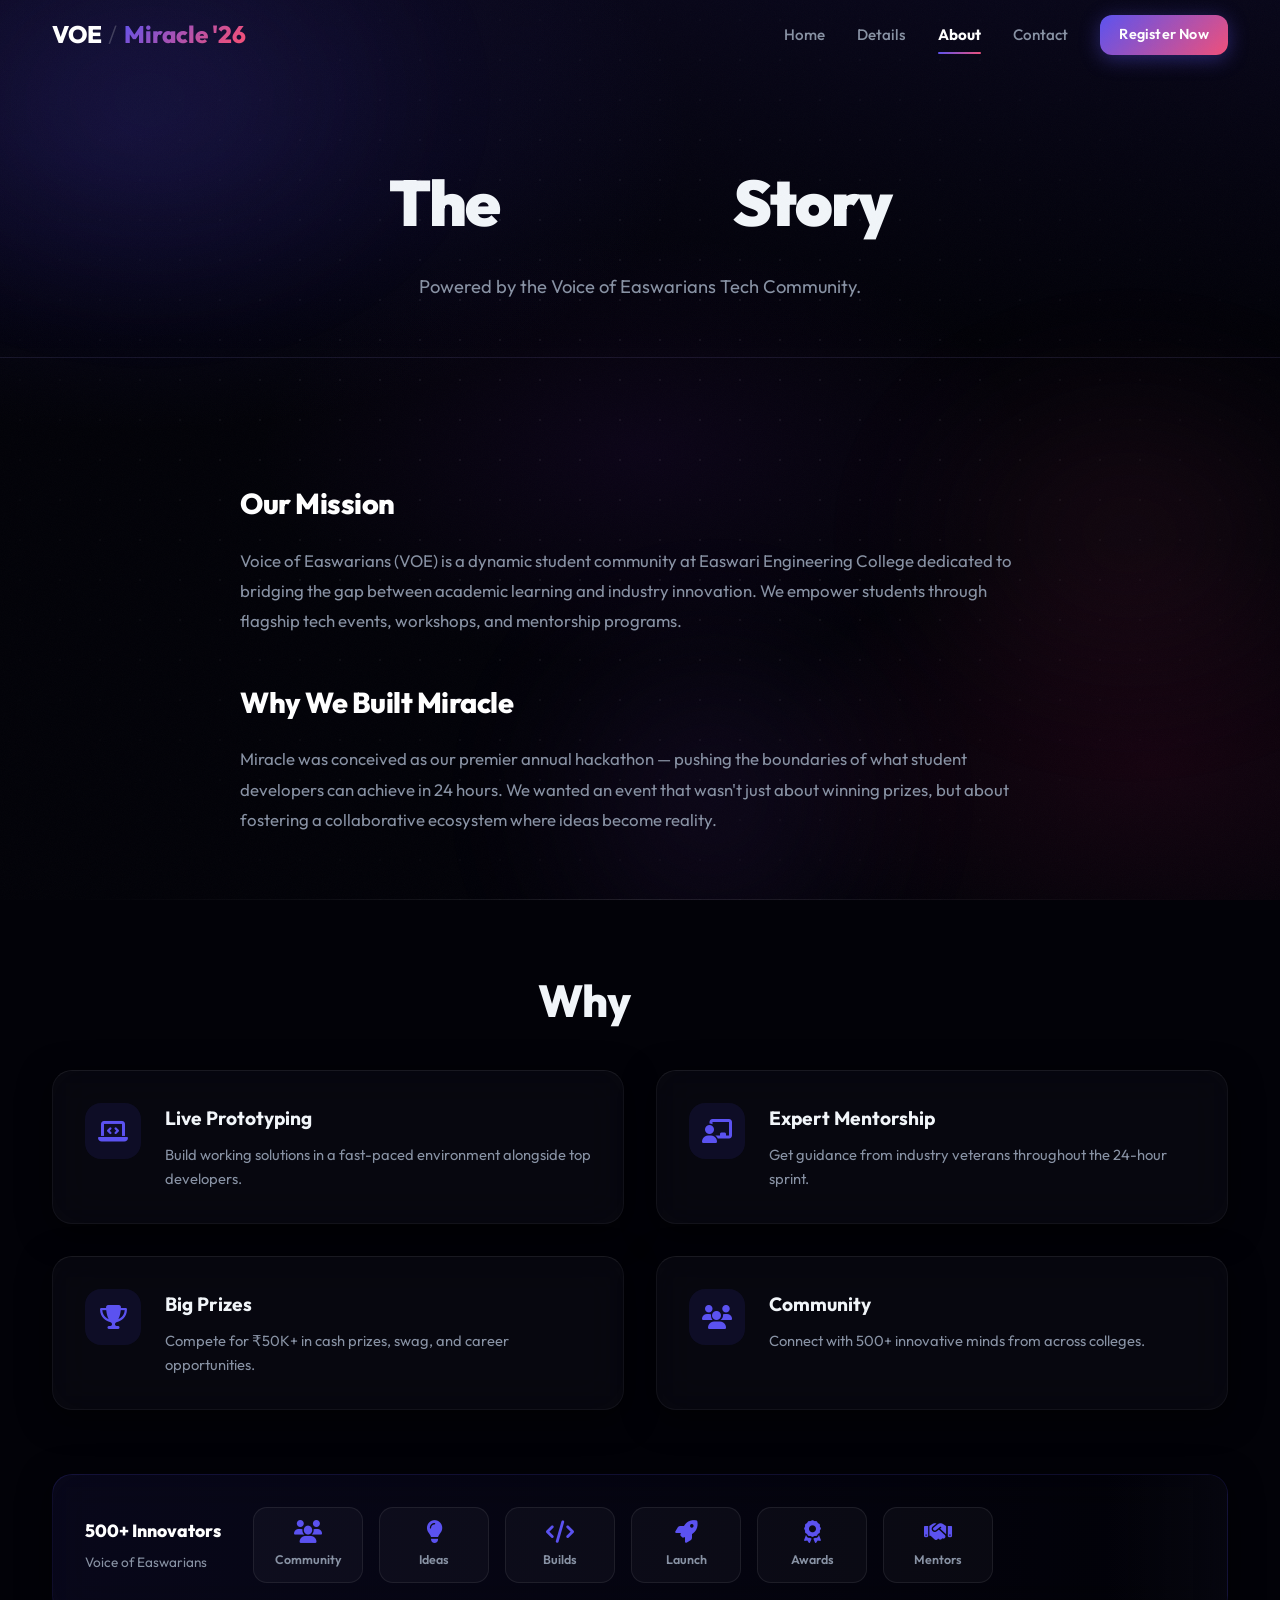
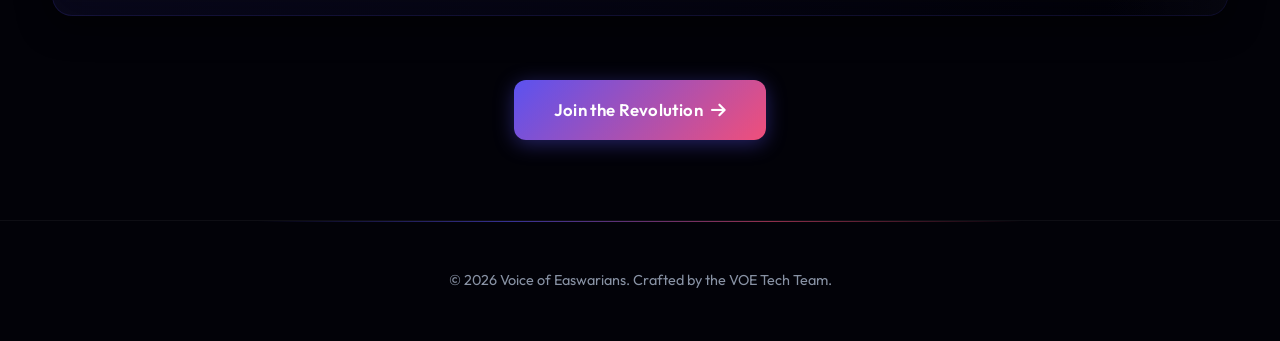
==== pages/about.html @ 773cfb63 "Initial commit" ====
<!DOCTYPE html>
<html lang="en">
<head>
    <meta charset="UTF-8">
    <meta name="viewport" content="width=device-width, initial-scale=1.0">
    <title>About | Miracle 2026 — Voice of Easwarians</title>
    <meta name="description" content="Learn about the Miracle story and the Voice of Easwarians student tech community.">

    <link rel="preconnect" href="https://fonts.googleapis.com">
    <link href="https://fonts.googleapis.com/css2?family=Outfit:wght@300;400;500;600;700;800;900&display=swap" rel="stylesheet">
    <link rel="stylesheet" href="https://cdnjs.cloudflare.com/ajax/libs/font-awesome/6.4.0/css/all.min.css">

    <link rel="stylesheet" href="../assets/css/variables.css">
    <link rel="stylesheet" href="../assets/css/reset.css">
    <link rel="stylesheet" href="../assets/css/global.css">
    <link rel="stylesheet" href="../assets/css/components.css">
    <link rel="stylesheet" href="../assets/css/animations.css">
    <link rel="stylesheet" href="../assets/css/pages.css">
    <link rel="stylesheet" href="../assets/css/responsive.css">
</head>
<body>
    <div class="global-bg"></div>
    <div class="global-aurora">
        <div class="aurora-blob aurora-blob-1"></div>
        <div class="aurora-blob aurora-blob-2"></div>
        <div class="aurora-blob aurora-blob-3"></div>
    </div>
    <div class="global-grid"></div>
    <div class="global-noise"></div>

    <nav class="navbar" id="navbar">
        <div class="container nav-container">
            <a href="../index.html" class="nav-logo">
                <span>VOE</span><span class="nav-logo-sep">/</span><span class="text-gradient">Miracle '26</span>
            </a>
            <div class="nav-links">
                <a href="../index.html"      class="nav-link">Home</a>
                <a href="event-details.html" class="nav-link">Details</a>
                <a href="about.html"         class="nav-link">About</a>
                <a href="contact.html"       class="nav-link">Contact</a>
                <a href="registration.html"  class="btn btn-primary" style="padding:0.5rem 1.2rem;font-size:0.9rem;">Register Now</a>
            </div>
            <button class="nav-mobile-btn" id="mobileMenuBtn"><i class="fas fa-bars"></i></button>
        </div>
    </nav>
    <div class="mobile-nav" id="mobileNav">
        <button class="mobile-nav-close" id="mobileClose"><i class="fas fa-times"></i></button>
        <a href="../index.html"      class="nav-link">Home</a>
        <a href="event-details.html" class="nav-link">Details</a>
        <a href="about.html"         class="nav-link">About</a>
        <a href="contact.html"       class="nav-link">Contact</a>
        <a href="registration.html"  class="btn btn-primary">Register Now</a>
    </div>

    <main>
        <header class="page-header">
            <div class="container reveal fade-up">
                <h1 class="page-title split-text">The <span class="text-gradient">Miracle</span> Story</h1>
                <p class="page-subtitle">Powered by the Voice of Easwarians Tech Community.</p>
            </div>
        </header>

        <section class="page-content">
            <div class="container">
                <div class="prose reveal fade-up delay-1">
                    <h2>Our Mission</h2>
                    <p>Voice of Easwarians (VOE) is a dynamic student community at Easwari Engineering College dedicated to bridging the gap between academic learning and industry innovation. We empower students through flagship tech events, workshops, and mentorship programs.</p>

                    <h2>Why We Built Miracle</h2>
                    <p>Miracle was conceived as our premier annual hackathon — pushing the boundaries of what student developers can achieve in 24 hours. We wanted an event that wasn't just about winning prizes, but about fostering a collaborative ecosystem where ideas become reality.</p>
                </div>

                <div class="section-divider"></div>

                <h2 class="section-heading split-text reveal fade-up">Why <span class="text-gradient">Join?</span></h2>
                <div class="highlights-grid">
                    <div class="glass-panel highlight-item reveal fade-up delay-1">
                        <div class="hl-icon"><i class="fas fa-laptop-code"></i></div>
                        <div>
                            <h3 style="margin:0 0 0.5rem;font-size:1.2rem;">Live Prototyping</h3>
                            <p style="color:var(--text-muted);font-size:0.92rem;margin:0;">Build working solutions in a fast-paced environment alongside top developers.</p>
                        </div>
                    </div>
                    <div class="glass-panel highlight-item reveal fade-up delay-2">
                        <div class="hl-icon"><i class="fas fa-chalkboard-teacher"></i></div>
                        <div>
                            <h3 style="margin:0 0 0.5rem;font-size:1.2rem;">Expert Mentorship</h3>
                            <p style="color:var(--text-muted);font-size:0.92rem;margin:0;">Get guidance from industry veterans throughout the 24-hour sprint.</p>
                        </div>
                    </div>
                    <div class="glass-panel highlight-item reveal fade-up delay-3">
                        <div class="hl-icon"><i class="fas fa-trophy"></i></div>
                        <div>
                            <h3 style="margin:0 0 0.5rem;font-size:1.2rem;">Big Prizes</h3>
                            <p style="color:var(--text-muted);font-size:0.92rem;margin:0;">Compete for ₹50K+ in cash prizes, swag, and career opportunities.</p>
                        </div>
                    </div>
                    <div class="glass-panel highlight-item reveal fade-up delay-4">
                        <div class="hl-icon"><i class="fas fa-users"></i></div>
                        <div>
                            <h3 style="margin:0 0 0.5rem;font-size:1.2rem;">Community</h3>
                            <p style="color:var(--text-muted);font-size:0.92rem;margin:0;">Connect with 500+ innovative minds from across colleges.</p>
                        </div>
                    </div>
                </div>

                <!-- Community Gallery -->
                <div class="community-gallery glass-panel reveal fade-up" style="margin-top:4rem;">
                    <div class="gallery-text">
                        <p>500+ Innovators</p>
                        <span>Voice of Easwarians</span>
                    </div>
                    <div class="gallery-scroll">
                        <div class="gallery-item"><i class="fas fa-users"></i><span>Community</span></div>
                        <div class="gallery-item"><i class="fas fa-lightbulb"></i><span>Ideas</span></div>
                        <div class="gallery-item"><i class="fas fa-code"></i><span>Builds</span></div>
                        <div class="gallery-item"><i class="fas fa-rocket"></i><span>Launch</span></div>
                        <div class="gallery-item"><i class="fas fa-award"></i><span>Awards</span></div>
                        <div class="gallery-item"><i class="fas fa-handshake"></i><span>Mentors</span></div>
                    </div>
                </div>

                <div class="section-cta reveal fade-up">
                    <a href="registration.html" class="btn btn-primary" style="padding:1rem 2.5rem;font-size:1.05rem;">
                        Join the Revolution <i class="fas fa-arrow-right"></i>
                    </a>
                </div>
            </div>
        </section>

        <footer class="site-footer">
            <div class="container" style="text-align:center;">
                <p class="footer-copy">&copy; 2026 Voice of Easwarians. Crafted by the VOE Tech Team.</p>
            </div>
        </footer>
    </main>

    <script src="../assets/js/nav.js"></script>
    <script src="../assets/js/animations.js"></script>
    <script src="../assets/js/tabs.js"></script>
    <script src="../assets/js/main.js"></script>
</body>
</html>
---- assets/css/variables.css ----
/* =========================================
   VARIABLES & DESIGN TOKENS
   ========================================= */
:root {
    /* ---- Color Palette ---- */
    --bg-base: #020208;
    --bg-darker: #010105;
    --bg-card: rgba(12, 12, 22, 0.5);
    --bg-card-hover: rgba(20, 20, 38, 0.75);
    --bg-panel: rgba(8, 8, 18, 0.7);

    /* ---- Accent System ---- */
    --accent-primary:   #5b52f0;   /* Deep indigo */
    --accent-secondary: #f04f7a;   /* Rose         */
    --accent-tertiary:  #a855f7;   /* Violet       */
    --accent-cyan:      #06b6d4;   /* Cyan         */

    /* ---- Prize Palette ---- */
    --gold:        #f5a623;
    --gold-light:  #fbbf24;
    --silver:      #9ea8b8;
    --bronze:      #b36b3c;

    /* ---- Typography ---- */
    --text-main:  #f1f5f9;
    --text-muted: #8892a4;
    --text-faint: rgba(255, 255, 255, 0.3);
    --font-family: 'Outfit', sans-serif;

    /* ---- Borders ---- */
    --border-color:     rgba(255, 255, 255, 0.05);
    --border-highlight: rgba(255, 255, 255, 0.10);
    --border-glow:      rgba(91, 82, 240, 0.30);

    /* ---- Status ---- */
    --error-color:   #f43f5e;
    --success-color: #10d98a;

    /* ---- Gradients ---- */
    --gradient-brand:     linear-gradient(135deg, var(--accent-primary), var(--accent-secondary));
    --gradient-brand-alt: linear-gradient(135deg, var(--accent-tertiary), var(--accent-primary));
    --gradient-card:      linear-gradient(145deg, rgba(20, 18, 40, 0.6) 0%, rgba(5, 5, 12, 0.4) 100%);

    /* ---- Motion ---- */
    --ease-out-expo: cubic-bezier(0.16, 1, 0.3, 1);
    --ease-in-out:   cubic-bezier(0.4, 0, 0.2, 1);
    --ease-cinematic: cubic-bezier(0.22, 1, 0.36, 1);
    --transition-fast:   0.25s var(--ease-out-expo);
    --transition-normal: 0.45s var(--ease-out-expo);
    --transition-slow:   1.2s var(--ease-cinematic);

    /* ---- Shadows ---- */
    --shadow-card: 0 8px 32px rgba(0, 0, 0, 0.6);
    --shadow-glow: 0 0 30px rgba(91, 82, 240, 0.35);
    --shadow-gold: 0 10px 40px rgba(245, 166, 35, 0.2);

    /* ---- Layout ---- */
    --nav-height:      70px;
    --section-padding: 5rem;
    --container-max:   1240px;
}
---- assets/css/global.css ----
/* =========================================
   GLOBAL — Layout, Background System, Footer
   ========================================= */

/* ---- Container ---- */
.container {
    width: 100%;
    max-width: var(--container-max);
    margin: 0 auto;
    padding: 0 2rem;
}

/* ---- Section Utility ---- */
.section-pad { padding: var(--section-padding) 0; }

/* =========================================
   LAYERED BACKGROUND SYSTEM
   ========================================= */

/* Layer 1: Base radial gradient */
.global-bg {
    position: fixed;
    inset: 0;
    background:
        radial-gradient(ellipse 80% 60% at 10% 15%, rgba(67, 56, 202, 0.15) 0%, transparent 55%),
        radial-gradient(ellipse 60% 50% at 90% 85%, rgba(190, 24, 93, 0.1) 0%, transparent 50%),
        radial-gradient(ellipse 50% 40% at 50% 50%, rgba(126, 34, 206, 0.08) 0%, transparent 60%),
        var(--bg-base);
    z-index: -3;
    pointer-events: none;
}

/* Layer 2: Animated aurora blobs */
.global-aurora {
    position: fixed;
    inset: 0;
    z-index: -2;
    pointer-events: none;
    overflow: hidden;
}
.aurora-blob {
    position: absolute;
    border-radius: 50%;
    filter: blur(80px);
    opacity: 0.12;
    animation: blobDrift linear infinite;
}
.aurora-blob-1 {
    width: 600px; height: 400px;
    top: -100px; left: -150px;
    background: radial-gradient(ellipse, var(--accent-primary) 0%, transparent 70%);
    animation-duration: 35s;
}
.aurora-blob-2 {
    width: 500px; height: 350px;
    top: 40%; right: -100px;
    background: radial-gradient(ellipse, var(--accent-secondary) 0%, transparent 70%);
    animation-duration: 45s;
    animation-delay: -7s;
    animation-direction: reverse;
}
.aurora-blob-3 {
    width: 400px; height: 400px;
    bottom: -100px; left: 40%;
    background: radial-gradient(ellipse, var(--accent-tertiary) 0%, transparent 70%);
    animation-duration: 55s;
    animation-delay: -12s;
}

/* Layer 3: Dot grid texture */
.global-grid {
    position: fixed;
    inset: 0;
    z-index: -1;
    pointer-events: none;
    background-image: radial-gradient(circle, rgba(255, 255, 255, 0.06) 1px, transparent 1px);
    background-size: 40px 40px;
    mask-image: radial-gradient(ellipse 80% 80% at 50% 50%, black 30%, transparent 80%);
    -webkit-mask-image: radial-gradient(ellipse 80% 80% at 50% 50%, black 30%, transparent 80%);
}

/* Layer 4: Noise grain overlay */
.global-noise {
    position: fixed;
    inset: 0;
    z-index: 9997;
    pointer-events: none;
    opacity: 0.025;
    background-image: url("data:image/svg+xml,%3Csvg viewBox='0 0 256 256' xmlns='http://www.w3.org/2000/svg'%3E%3Cfilter id='noise'%3E%3CfeTurbulence type='fractalNoise' baseFrequency='0.9' numOctaves='4' stitchTiles='stitch'/%3E%3C/filter%3E%3Crect width='100%25' height='100%25' filter='url(%23noise)'/%3E%3C/svg%3E");
    background-size: 200px 200px;
    animation: noiseFlicker 8s linear infinite;
}

/* =========================================
   FOOTER
   ========================================= */
.site-footer {
    padding: 3rem 0;
    border-top: 1px solid var(--border-color);
    position: relative;
    overflow: hidden;
}
.site-footer::before {
    content: '';
    position: absolute;
    top: 0; left: 50%;
    transform: translateX(-50%);
    width: 60%; height: 1px;
    background: linear-gradient(90deg, transparent, var(--accent-primary), var(--accent-secondary), transparent);
    opacity: 0.6;
}
.footer-logo {
    font-weight: 800;
    font-size: 1.5rem;
    color: white;
    margin-bottom: 0.75rem;
}
.footer-copy {
    color: var(--text-muted);
    font-size: 0.9rem;
}
---- assets/css/components.css ----
/* =========================================
   COMPONENTS — Shared UI Elements
   ========================================= */

/* ---- Text Gradient ---- */
.text-gradient {
    background: linear-gradient(135deg, var(--accent-primary) 0%, var(--accent-secondary) 50%, var(--accent-primary) 100%);
    background-size: 200% auto;
    -webkit-background-clip: text;
    -webkit-text-fill-color: transparent;
    background-clip: text;
    display: inline-block;
    animation: textShine 6s linear infinite;
}

/* ---- Glass Panel ---- */
.glass-panel {
    background: var(--bg-card);
    backdrop-filter: blur(20px);
    -webkit-backdrop-filter: blur(20px);
    border: 1px solid var(--border-color);
    border-top-color: rgba(255, 255, 255, 0.08);
    border-radius: 20px;
    box-shadow: var(--shadow-card);
    position: relative;
    transition: transform 0.8s var(--ease-cinematic), box-shadow 0.8s var(--ease-cinematic), border-color 0.8s var(--ease-cinematic);
}
.glass-panel.hoverable:hover, a.glass-panel:hover {
    transform: scale(1.02);
    box-shadow: 0 20px 50px rgba(0, 0, 0, 0.8), 0 0 40px rgba(91, 82, 240, 0.1);
    border-color: rgba(255, 255, 255, 0.15);
}

/* ---- Navbar ---- */
.navbar {
    position: fixed;
    top: 0; left: 0; right: 0;
    height: var(--nav-height);
    z-index: 9000;
    background: transparent;
    transition: background var(--transition-slow), box-shadow var(--transition-slow);
}
.navbar.scrolled {
    background: rgba(2, 2, 10, 0.92);
    backdrop-filter: blur(24px);
    -webkit-backdrop-filter: blur(24px);
    border-bottom: 1px solid var(--border-color);
    box-shadow: 0 4px 30px rgba(0, 0, 0, 0.4);
}
.nav-container {
    display: flex;
    justify-content: space-between;
    align-items: center;
    height: 100%;
}
.nav-logo {
    text-decoration: none;
    color: white;
    font-weight: 800;
    font-size: 1.5rem;
    display: flex;
    align-items: center;
    gap: 0.4rem;
}
.nav-logo-sep { color: rgba(255, 255, 255, 0.2); font-weight: 300; }
.nav-links {
    display: flex;
    gap: 2rem;
    align-items: center;
}
.nav-link {
    position: relative;
    color: var(--text-muted);
    text-decoration: none;
    font-weight: 500;
    font-size: 0.95rem;
    transition: color var(--transition-fast);
    padding: 0.25rem 0;
}
.nav-link::after {
    content: '';
    position: absolute;
    bottom: -2px; left: 0;
    width: 0; height: 2px;
    background: var(--gradient-brand);
    transition: width var(--transition-normal);
    border-radius: 1px;
}
.nav-link:hover        { color: white; }
.nav-link:hover::after { width: 100%; }
.nav-link.active-page  { color: white; font-weight: 700; }
.nav-link.active-page::after { width: 100%; }

/* Mobile menu button */
.nav-mobile-btn {
    display: none;
    background: none;
    border: none;
    color: white;
    font-size: 1.5rem;
    cursor: pointer;
}
.mobile-nav {
    display: none;
    position: fixed;
    inset: 0;
    background: rgba(2, 2, 10, 0.97);
    backdrop-filter: blur(30px);
    z-index: 8999;
    flex-direction: column;
    align-items: center;
    justify-content: center;
    gap: 2rem;
}
.mobile-nav.active { display: flex; }
.mobile-nav .nav-link { font-size: 1.5rem; font-weight: 700; }
.mobile-nav-close {
    position: absolute;
    top: 1.5rem; right: 1.5rem;
    background: none; border: none;
    color: white; font-size: 1.5rem; cursor: pointer;
}

/* ---- Buttons ---- */
.btn {
    display: inline-flex;
    align-items: center;
    justify-content: center;
    gap: 0.5rem;
    padding: 0.75rem 1.6rem;
    border-radius: 12px;
    font-weight: 600;
    font-size: 1rem;
    cursor: pointer;
    transition: all var(--transition-normal);
    text-decoration: none;
    border: none;
    font-family: inherit;
    position: relative;
    overflow: hidden;
    z-index: 1;
    letter-spacing: 0.2px;
}

/* Primary */
.btn-primary {
    background: var(--gradient-brand);
    color: white;
    box-shadow: 0 4px 20px rgba(91, 82, 240, 0.4);
}
.btn-primary::before {
    content: '';
    position: absolute; inset: 0;
    background: linear-gradient(135deg, var(--accent-secondary), var(--accent-primary));
    opacity: 0;
    transition: opacity var(--transition-normal);
    z-index: -1;
}
.btn-primary:hover {
    transform: translateY(-3px) scale(1.01);
    box-shadow: 0 12px 35px rgba(91, 82, 240, 0.55);
}
.btn-primary:hover::before { opacity: 1; }
.btn-primary:active         { transform: translateY(-1px); }

/* Shimmer sweep on primary */
.btn-primary::after {
    content: '';
    position: absolute;
    top: 0; left: -60%;
    width: 50%; height: 100%;
    background: linear-gradient(90deg, transparent, rgba(255, 255, 255, 0.15), transparent);
    transform: skewX(-20deg);
}
.btn-primary:hover::after { animation: shimmerSweep 0.5s var(--ease-out-expo) forwards; }

/* Secondary */
.btn-secondary {
    background: rgba(255, 255, 255, 0.04);
    color: var(--text-main);
    border: 1px solid var(--border-highlight);
    backdrop-filter: blur(10px);
}
.btn-secondary:hover {
    background: rgba(255, 255, 255, 0.08);
    border-color: rgba(255, 255, 255, 0.25);
    transform: translateY(-2px);
}

/* Glow CTA */
.btn-hero {
    padding: 1rem 2rem !important;
    font-size: 1.05rem !important;
    animation: glowPulse 3s ease-in-out infinite;
}

/* Loading state */
.btn.loading {
    opacity: 0.7;
    cursor: not-allowed;
    pointer-events: none;
}

/* ---- Shine Card ---- */
.shine-card { position: relative; overflow: hidden; }
.shine-card::after {
    content: '';
    position: absolute; inset: 0;
    background: linear-gradient(105deg, transparent 40%, rgba(255,255,255,0.04) 50%, transparent 60%);
    transform: translateX(-100%) skewX(-12deg);
    pointer-events: none;
}
.shine-card:hover::after { animation: shimmerSweep 0.6s var(--ease-out-expo) forwards; }

/* ---- Toast Notification ---- */
.toast {
    position: fixed;
    bottom: 2rem; right: 2rem;
    z-index: 9999;
    display: flex;
    align-items: center;
    gap: 1rem;
    padding: 1.2rem 1.5rem;
    background: rgba(8, 8, 20, 0.95);
    backdrop-filter: blur(20px);
    border: 1px solid var(--success-color);
    border-radius: 16px;
    box-shadow: 0 0 30px rgba(16, 217, 138, 0.2), 0 20px 40px rgba(0, 0, 0, 0.5);
    transform: translateY(120%) scale(0.9);
    opacity: 0;
    transition: all 0.5s var(--ease-out-expo);
    min-width: 300px; max-width: 380px;
}
.toast.show { transform: translateY(0) scale(1); opacity: 1; }
.toast-icon { font-size: 1.5rem; color: var(--success-color); flex-shrink: 0; }
.toast-content h4 { font-size: 1rem; font-weight: 700; color: white; margin-bottom: 0.2rem; }
.toast-content p  { font-size: 0.85rem; color: var(--text-muted); }
.toast-close {
    background: none; border: none;
    color: var(--text-muted); cursor: pointer;
    margin-left: auto; padding: 0.25rem;
    transition: color var(--transition-fast);
}
.toast-close:hover { color: white; }

/* ---- Section Headings (shared) ---- */
.section-heading {
    font-size: clamp(2rem, 4vw, 2.8rem);
    font-weight: 800;
    text-align: center;
    margin-bottom: 0.5rem;
    letter-spacing: -1px;
}
.section-sub {
    text-align: center;
    color: var(--text-muted);
    font-size: 1.05rem;
    margin-bottom: 3rem;
}
.section-divider {
    height: 1px;
    background: linear-gradient(90deg, transparent, var(--border-highlight), transparent);
    margin: 4rem 0;
}
.section-cta {
    text-align: center;
    margin-top: 4rem;
}
---- assets/css/animations.css ----
/* =========================================
   ANIMATIONS & KEYFRAMES — Full System
   ========================================= */

/* ---- Text & Brand ---- */
@keyframes textShine {
    0%   { background-position: 0% center; }
    100% { background-position: 200% center; }
}

/* ---- Background ---- */
@keyframes blobDrift {
    0%, 100% { transform: translate(0, 0) scale(1); }
    33%       { transform: translate(30px, -20px) scale(1.05); }
    66%       { transform: translate(-20px, 15px) scale(0.95); }
}
@keyframes noiseFlicker {
    0%   { opacity: 0.03; }
    50%  { opacity: 0.05; }
    100% { opacity: 0.03; }
}

/* ---- Hero Motif ---- */
@keyframes motifFloat {
    0%   { transform: translate(-50%, -50%) scale(1);    opacity: 0.03; }
    50%  { transform: translate(-50%, -52%) scale(1.02); opacity: 0.06; }
    100% { transform: translate(-50%, -50%) scale(1);    opacity: 0.03; }
}
@keyframes orbitSpin {
    from { transform: translate(-50%, -50%) rotate(0deg); }
    to   { transform: translate(-50%, -50%) rotate(360deg); }
}
@keyframes spotlightPulse {
    0%   { opacity: 0.5; transform: translate(-50%, -50%) scale(1); }
    100% { opacity: 1;   transform: translate(-50%, -50%) scale(1.3); }
}

/* ---- UI Feedback ---- */
@keyframes dotPulse {
    0%, 100% { opacity: 1;   transform: scale(1); }
    50%       { opacity: 0.4; transform: scale(0.85); }
}
@keyframes glowPulse {
    0%, 100% { box-shadow: 0 4px 20px rgba(91, 82, 240, 0.4); }
    50%       { box-shadow: 0 8px 40px rgba(91, 82, 240, 0.7); }
}
@keyframes shimmerSweep {
    0%   { transform: translateX(-100%) skewX(-12deg); }
    100% { transform: translateX(250%)  skewX(-12deg); }
}
@keyframes borderRotate {
    from { transform: rotate(0deg); }
    to   { transform: rotate(360deg); }
}

/* ---- Prizes ---- */
@keyframes crownFloat {
    0%, 100% { transform: translateY(0); }
    50%       { transform: translateY(-8px); }
}
@keyframes goldPulse {
    0%   { box-shadow: 0 10px 40px rgba(245, 166, 35, 0.15), inset 0 1px 0 rgba(245, 166, 35, 0.10); }
    100% { box-shadow: 0 20px 60px rgba(245, 166, 35, 0.30), inset 0 1px 0 rgba(245, 166, 35, 0.20); }
}
@keyframes cardShimmer {
    0%   { background-position: -200% 0; }
    100% { background-position: 200% 0; }
}

/* ---- Entrance ---- */
@keyframes slideUp {
    from { opacity: 0; transform: translateY(40px); }
    to   { opacity: 1; transform: translateY(0); }
}
@keyframes fadeIn {
    from { opacity: 0; }
    to   { opacity: 1; }
}
@keyframes scaleIn {
    from { opacity: 0; transform: scale(0.92); }
    to   { opacity: 1; transform: scale(1); }
}
@keyframes textBlurReveal {
    from { opacity: 0; filter: blur(10px); transform: translateY(20px); }
    to   { opacity: 1; filter: blur(0px); transform: translateY(0); }
}

/* =========================================
   REVEAL SYSTEM — IntersectionObserver
   ========================================= */
.reveal {
    opacity: 0;
    transform: translateY(36px) scale(0.98);
    transition: opacity 1.2s var(--ease-cinematic), transform 1.2s var(--ease-cinematic);
}
.reveal.active        { opacity: 1; transform: none; }
.reveal.fade-left     { transform: translateX(-30px) scale(0.98); }
.reveal.fade-right    { transform: translateX(30px) scale(0.98); }
.reveal.fade-scale    { transform: scale(0.94); }
.reveal.fade-left.active,
.reveal.fade-right.active,
.reveal.fade-scale.active { transform: none; }

/* Stagger delays */
.delay-1 { transition-delay: 0.1s; }
.delay-2 { transition-delay: 0.2s; }
.delay-3 { transition-delay: 0.3s; }
.delay-4 { transition-delay: 0.4s; }
.delay-5 { transition-delay: 0.5s; }

/* =========================================
   SPLIT TEXT ANIMATIONS
   ========================================= */
.split-text .word, .split-text .char {
    display: inline-block;
    opacity: 0;
    filter: blur(10px);
    transform: translateY(20px);
    transition: opacity 1s var(--ease-cinematic), filter 1s var(--ease-cinematic), transform 1.2s var(--ease-cinematic);
}
.split-text.active .word, .split-text.active .char {
    opacity: 1;
    filter: blur(0px);
    transform: translateY(0);
}

/* =========================================
   TAB PANE
   ========================================= */
.tab-content-pane {
    display: none;
    animation: fadeIn 0.4s var(--ease-out-expo) forwards;
}
.tab-content-pane.active { display: block; }

/* =========================================
   REDUCED MOTION
   ========================================= */
@media (prefers-reduced-motion: reduce) {
    *, *::before, *::after {
        animation-duration: 0.01ms !important;
        transition-duration: 0.01ms !important;
    }
    .reveal { opacity: 1; transform: none; transition: none; }
    .split-text .word, .split-text .char {
        opacity: 1; filter: blur(0px); transform: none; transition: none;
    }
}
---- assets/css/pages.css ----
/* =========================================
   PAGES CSS — Sub-page Layouts & Components
   ========================================= */

/* ---- Page Header ---- */
.page-header {
    padding: calc(var(--nav-height) + 5rem) 0 3.5rem;
    text-align: center;
    background: linear-gradient(180deg, rgba(91, 70, 229, 0.08) 0%, transparent 100%);
    border-bottom: 1px solid var(--border-color);
    position: relative;
    overflow: hidden;
}
.page-header::after {
    content: '';
    position: absolute; bottom: -1px; left: 50%;
    transform: translateX(-50%);
    width: 40%; height: 1px;
    background: linear-gradient(90deg, transparent, var(--accent-primary), transparent);
}
.page-title {
    font-size: clamp(2.5rem, 5vw, 4rem);
    font-weight: 900; letter-spacing: -2px; margin-bottom: 1rem;
}
.page-subtitle {
    font-size: 1.15rem; color: var(--text-muted);
    max-width: 550px; margin: 0 auto; line-height: 1.6;
}
.page-content { padding: var(--section-padding) 0; }

/* =========================================
   TRACKS — Bento Grid
   ========================================= */
.tracks-bento {
    display: grid;
    grid-template-columns: 1fr 1fr;
    gap: 1.5rem;
}
.track-card {
    position: relative; overflow: hidden;
    transition: transform 0.8s var(--ease-cinematic), box-shadow 0.8s var(--ease-cinematic), border-color 0.8s var(--ease-cinematic);
    border-top: 3px solid var(--track-color, var(--accent-primary));
}
.track-card:hover {
    transform: scale(1.02) translateY(-4px);
    box-shadow: 0 20px 50px rgba(0,0,0,0.6), 0 0 40px color-mix(in srgb, var(--track-color, var(--accent-primary)) 15%, transparent);
    border-color: var(--track-color, var(--accent-primary));
}
.track-hero { padding: 2.5rem; }
.track-number {
    font-size: 5rem; font-weight: 900;
    color: rgba(255,255,255,0.03);
    position: absolute; top: -1rem; right: 1rem;
    line-height: 1; pointer-events: none;
}
.track-icon-wrap {
    width: 56px; height: 56px; border-radius: 16px;
    background: color-mix(in srgb, var(--track-color, var(--accent-primary)) 15%, transparent);
    display: flex; align-items: center; justify-content: center;
    margin-bottom: 1.2rem; font-size: 1.5rem;
    color: var(--track-color, var(--accent-primary));
    transition: var(--transition-normal);
}
.track-card:hover .track-icon-wrap {
    transform: scale(1.1);
    box-shadow: 0 0 20px color-mix(in srgb, var(--track-color, var(--accent-primary)) 30%, transparent);
}
.track-icon-wrap.small {
    width: 48px; height: 48px; border-radius: 14px;
    font-size: 1.2rem; margin-bottom: 0; flex-shrink: 0;
}
.track-card h3 { font-size: 1.4rem; font-weight: 700; color: white; margin-bottom: 0.6rem; }
.track-hero p  { color: var(--text-muted); font-size: 0.95rem; line-height: 1.6; margin-bottom: 1.2rem; }
.track-tags { display: flex; gap: 0.5rem; flex-wrap: wrap; }
.track-tags span {
    padding: 0.25rem 0.75rem; border-radius: 100px; font-size: 0.75rem; font-weight: 600;
    color: var(--track-color, var(--accent-primary));
    background: color-mix(in srgb, var(--track-color, var(--accent-primary)) 10%, transparent);
    border: 1px solid color-mix(in srgb, var(--track-color, var(--accent-primary)) 20%, transparent);
}
.track-compact {
    padding: 1.5rem; display: flex; gap: 1.2rem; align-items: flex-start;
}
.track-compact h3 { font-size: 1.15rem; margin-bottom: 0.3rem; }
.track-compact p  { color: var(--text-muted); font-size: 0.85rem; margin: 0; }

/* =========================================
   TIMELINE — Horizontal Nodes
   ========================================= */
.timeline-horizontal {
    display: grid; grid-template-columns: repeat(4, 1fr);
    gap: 1.5rem; position: relative; padding-top: 2rem;
}
.timeline-track {
    position: absolute; top: calc(2rem + 7px); left: 7%; right: 7%;
    height: 2px; background: rgba(255,255,255,0.08); z-index: 0;
}
.timeline-track-fill {
    position: absolute; top: calc(2rem + 7px); left: 7%;
    width: 0%; height: 2px;
    background: linear-gradient(90deg, var(--accent-primary), var(--accent-secondary));
    z-index: 1; box-shadow: 0 0 10px rgba(91, 82, 240, 0.4);
    transition: width 1.5s var(--ease-cinematic);
}
.tl-node { position: relative; text-align: center; z-index: 2; }
.tl-dot {
    width: 14px; height: 14px; border-radius: 50%;
    background: var(--bg-base); border: 2px solid rgba(255,255,255,0.15);
    margin: 0 auto 1.5rem; transition: var(--transition-normal);
}
.tl-node.active .tl-dot {
    background: var(--accent-primary); border-color: var(--accent-primary);
    box-shadow: 0 0 15px var(--accent-primary), 0 0 30px rgba(91, 82, 240, 0.3);
}
.tl-card {
    padding: 1.5rem; border-radius: 16px; text-align: left;
    transition: var(--transition-normal);
}
.tl-card:hover { transform: translateY(-5px); }
.tl-date  { font-size: 0.8rem; font-weight: 700; color: var(--accent-secondary); text-transform: uppercase; letter-spacing: 1px; margin-bottom: 0.5rem; }
.tl-title { font-size: 1.1rem; font-weight: 700; color: white; margin-bottom: 0.4rem; }
.tl-desc  { color: var(--text-muted); font-size: 0.85rem; line-height: 1.5; }

/* =========================================
   PRIZES — Dominant Hierarchy
   ========================================= */
.prizes-showcase { max-width: 800px; margin: 0 auto; }

/* Gold — Hero */
.prize-hero {
    padding: 3rem; text-align: center; position: relative; overflow: hidden;
    margin-bottom: 1.5rem;
    border: 1px solid rgba(245, 158, 11, 0.3);
    background: linear-gradient(145deg, rgba(245, 158, 11, 0.08) 0%, rgba(10,10,15,0.4) 100%);
    transition: transform 0.8s var(--ease-cinematic), box-shadow 0.8s var(--ease-cinematic);
}
.prize-hero:hover {
    transform: scale(1.02);
    box-shadow: 0 20px 60px rgba(245, 166, 35, 0.15), 0 0 40px rgba(245, 166, 35, 0.1);
}
.prize-hero::after {
    content: ''; position: absolute; inset: 0;
    background: linear-gradient(105deg, transparent 40%, rgba(255,255,255,0.06) 50%, transparent 60%);
    background-size: 200% auto;
    animation: cardShimmer 6s infinite;
    pointer-events: none;
}
.prize-crown {
    font-size: 3rem; color: var(--gold); margin-bottom: 1rem;
    animation: crownFloat 3s ease-in-out infinite; display: block;
}
.prize-rank {
    font-size: 0.85rem; font-weight: 700; text-transform: uppercase;
    letter-spacing: 3px; color: var(--gold); margin-bottom: 0.5rem;
}
.prize-amount {
    font-size: clamp(3rem, 6vw, 4rem); font-weight: 900;
    color: white; line-height: 1; margin-bottom: 0.8rem;
}
.prize-perks { color: var(--text-muted); font-size: 0.95rem; }
.prize-glow {
    position: absolute; top: 0; left: 50%; transform: translateX(-50%);
    width: 250px; height: 2px;
    background: linear-gradient(90deg, transparent, var(--gold), transparent);
    box-shadow: 0 0 20px var(--gold);
}

/* Secondary Prizes */
.prizes-secondary { display: grid; grid-template-columns: 1fr 1fr; gap: 1.5rem; }
.prize-tier {
    padding: 2rem; text-align: center;
    transition: transform 0.8s var(--ease-cinematic), box-shadow 0.8s var(--ease-cinematic);
    border-radius: 16px;
}
.prize-tier:hover { transform: scale(1.02) translateY(-4px); box-shadow: 0 15px 40px rgba(0,0,0,0.6); }
.tier-icon    { font-size: 2rem; margin-bottom: 1rem; }
.prize-tier.silver { border-top: 3px solid var(--silver); }
.prize-tier.silver .tier-icon { color: var(--silver); }
.prize-tier.bronze { border-top: 3px solid var(--bronze); }
.prize-tier.bronze .tier-icon { color: var(--bronze); }
.tier-rank   { font-size: 0.8rem; font-weight: 700; text-transform: uppercase; letter-spacing: 2px; color: var(--text-muted); margin-bottom: 0.3rem; }
.tier-amount { font-size: 2rem; font-weight: 900; color: white; margin-bottom: 0.5rem; }
.tier-perk   { font-size: 0.85rem; color: var(--text-muted); }

/* =========================================
   REGISTRATION — Form & Trust
   ========================================= */
.trust-strip { display: flex; gap: 0.8rem; flex-wrap: wrap; margin-bottom: 2rem; }
.trust-badge {
    background: rgba(255,255,255,0.04); border: 1px solid rgba(255,255,255,0.08);
    padding: 0.5rem 1rem; border-radius: 100px;
    display: flex; align-items: center; gap: 0.5rem;
    font-size: 0.8rem; font-weight: 600; color: var(--text-muted);
    transition: var(--transition-fast);
}
.trust-badge:hover { border-color: var(--accent-primary); background: rgba(91, 82, 240, 0.08); }
.trust-badge i { color: var(--success-color); }

.reg-grid { display: grid; grid-template-columns: 1fr 1.4fr; gap: 4rem; margin-top: 3rem; }
.eligibility-list { color: var(--text-muted); padding-left: 1.25rem; line-height: 2; margin-bottom: 2rem; list-style: disc; }
.eligibility-note {
    padding: 1.5rem 2rem; border-left: 4px solid var(--accent-primary);
    border-radius: 0 12px 12px 0; background: rgba(91, 82, 240, 0.05);
}
.eligibility-note h3 { margin-bottom: 0.5rem; font-size: 1.05rem; }
.eligibility-note p  { color: var(--text-muted); font-size: 0.92rem; }

.form-panel {
    padding: 2.5rem; position: relative;
    border: 1px solid rgba(91, 82, 240, 0.2);
    border-radius: 24px; background: var(--bg-panel);
    backdrop-filter: blur(20px);
    transition: box-shadow 0.6s var(--ease-cinematic), border-color 0.6s var(--ease-cinematic);
}
.form-panel.focused {
    box-shadow: 0 0 40px rgba(91, 82, 240, 0.15), inset 0 0 20px rgba(91, 82, 240, 0.05);
    border-color: rgba(91, 82, 240, 0.4);
}
.form-panel::before {
    content: ''; position: absolute; inset: -2px;
    background: conic-gradient(from 0deg, transparent 0%, rgba(91,82,240,0.4) 25%, transparent 50%, rgba(240,79,122,0.3) 75%, transparent 100%);
    z-index: -1; border-radius: 26px;
    animation: borderRotate 8s linear infinite;
}
.form-group { margin-bottom: 1.5rem; }
.form-group label { display: block; margin-bottom: 0.5rem; font-size: 0.9rem; font-weight: 600; color: white; }
.form-control {
    width: 100%; padding: 1rem 1.2rem;
    background: rgba(0,0,0,0.5); border: 1px solid rgba(255,255,255,0.1);
    border-radius: 12px; color: white; font-family: inherit; font-size: 1rem;
    transition: var(--transition-fast); appearance: none;
}
.form-control:focus {
    border-color: var(--accent-primary); outline: none;
    box-shadow: 0 0 0 4px rgba(91, 82, 240, 0.15), 0 0 20px rgba(91, 82, 240, 0.1);
    background: rgba(0,0,0,0.7);
}
.form-control::placeholder { color: rgba(255,255,255,0.2); }
.form-group.error .form-control { border-color: var(--error-color); }
.form-row { display: grid; grid-template-columns: 1fr 1fr; gap: 1.5rem; }
.submit-btn { font-size: 1.05rem; text-transform: uppercase; letter-spacing: 1.5px; margin-top: 0.5rem; box-shadow: 0 8px 30px rgba(91, 82, 240, 0.4); }

/* =========================================
   FAQ Accordion
   ========================================= */
.faq-compact { margin-top: 2rem; }
.faq-accordion { border-bottom: 1px solid var(--border-color); }
.faq-q {
    width: 100%; text-align: left; background: none; border: none;
    padding: 1.2rem 0; color: white; font-weight: 600; font-size: 1.05rem;
    font-family: inherit; display: flex; justify-content: space-between; align-items: center;
    cursor: pointer; transition: color var(--transition-fast);
}
.faq-q:hover { color: var(--accent-primary); }
.faq-q i { transition: transform var(--transition-normal); }
.faq-accordion.open .faq-q i { transform: rotate(180deg); }
.faq-accordion.open .faq-q { color: var(--accent-primary); }
.faq-a {
    max-height: 0; overflow: hidden;
    transition: max-height 0.4s cubic-bezier(0.16,1,0.3,1), padding 0.3s ease;
    color: var(--text-muted); line-height: 1.7; font-size: 0.95rem;
}
.faq-accordion.open .faq-a { max-height: 300px; padding-bottom: 1.2rem; }

/* =========================================
   CONTACT
   ========================================= */
.contact-grid { display: grid; grid-template-columns: 1fr 1.5fr; gap: 4rem; margin-top: 3rem; }
.contact-item { display: flex; gap: 1.5rem; align-items: center; margin-bottom: 2rem; }
.contact-item i {
    width: 56px; height: 56px; background: rgba(91, 82, 240, 0.1); border-radius: 16px;
    display: flex; align-items: center; justify-content: center;
    font-size: 1.3rem; color: var(--accent-primary); flex-shrink: 0;
    transition: all var(--transition-normal);
}
.contact-item:hover i { background: rgba(91, 82, 240, 0.2); transform: scale(1.08); }

/* =========================================
   ABOUT — Highlights & Gallery
   ========================================= */
.highlights-grid {
    display: grid; grid-template-columns: 1fr 1fr; gap: 2rem; margin-top: 2rem;
}
.highlight-item { padding: 2rem; display: flex; gap: 1.5rem; align-items: flex-start; }
.hl-icon {
    font-size: 1.5rem; color: var(--accent-primary);
    background: rgba(91, 82, 240, 0.1); width: 56px; height: 56px;
    display: flex; align-items: center; justify-content: center;
    border-radius: 16px; flex-shrink: 0; transition: var(--transition-normal);
}
.highlight-item:hover .hl-icon { background: rgba(91, 82, 240, 0.2); transform: scale(1.08); }

.community-gallery {
    margin-top: 4rem; display: flex; align-items: center; gap: 2rem;
    background: linear-gradient(90deg, rgba(91, 82, 240, 0.08), transparent);
    padding: 2rem; border-radius: 20px;
    border: 1px solid rgba(91, 82, 240, 0.15);
    position: relative; overflow: hidden;
}
.community-gallery::after {
    content: ''; position: absolute; right: 0; top: 0; bottom: 0; width: 120px;
    background: linear-gradient(90deg, transparent, var(--bg-panel)); pointer-events: none;
}
.gallery-text { flex-shrink: 0; }
.gallery-text p    { font-weight: 800; font-size: 1.1rem; color: white; margin-bottom: 0.2rem; }
.gallery-text span { font-size: 0.85rem; color: var(--text-muted); }
.gallery-scroll { display: flex; gap: 1rem; overflow-x: auto; scrollbar-width: none; }
.gallery-scroll::-webkit-scrollbar { display: none; }
.gallery-item {
    min-width: 110px; height: 76px; border-radius: 14px;
    background: rgba(255,255,255,0.03); border: 1px solid rgba(255,255,255,0.08);
    display: flex; flex-direction: column; align-items: center; justify-content: center; gap: 0.4rem;
    transition: var(--transition-normal); flex-shrink: 0;
}
.gallery-item:hover { transform: translateY(-5px); border-color: var(--accent-primary); background: rgba(91, 82, 240, 0.12); }
.gallery-item i    { font-size: 1.4rem; color: var(--accent-primary); }
.gallery-item span { font-size: 0.78rem; font-weight: 600; color: var(--text-muted); }

/* =========================================
   PROSE (About page content)
   ========================================= */
.prose { max-width: 800px; margin: 0 auto; font-size: 1.05rem; line-height: 1.8; color: #e2e8f0; }
.prose h2 { font-size: 1.8rem; font-weight: 800; margin: 2.5rem 0 1rem; color: white; letter-spacing: -0.5px; }
.prose p  { margin-bottom: 1.5rem; color: var(--text-muted); }
---- assets/css/responsive.css ----
/* =========================================
   RESPONSIVE — All Media Queries
   ========================================= */

/* =========================================
   TABLET — ≤ 1100px
   ========================================= */
@media (max-width: 1100px) {
    .hero-motif-container { width: 480px; height: 480px; }
    .hero-motif-m         { font-size: 22rem; }
    .hero-orbit-1         { width: 240px; height: 240px; }
    .hero-orbit-2         { width: 360px; height: 360px; }
    .hero-orbit-3         { width: 460px; height: 460px; }
}

/* =========================================
   TABLET — ≤ 968px
   ========================================= */
@media (max-width: 968px) {
    /* Hero */
    .hero-grid       { grid-template-columns: 1fr; text-align: center; }
    .hero-badge      { justify-content: center; }
    .hero-content p  { margin: 0 auto 2.5rem; }
    .hero-ctas       { justify-content: center; }
    .hero-motif-container { top: 40%; right: 50%; transform: translate(50%, -50%); opacity: 0.35; }

    /* Preview */
    .preview-grid { grid-template-columns: 1fr; max-width: 460px; margin: 0 auto; }

    /* Tracks */
    .tracks-bento { grid-template-columns: 1fr; }

    /* Timeline */
    .timeline-horizontal { grid-template-columns: repeat(2, 1fr); gap: 2rem; }
    .timeline-track, .timeline-track-fill { display: none; }
    .tl-dot { display: none; }

    /* Prizes */
    .prizes-secondary { grid-template-columns: 1fr; }

    /* Registration */
    .reg-grid { grid-template-columns: 1fr; }

    /* Contact */
    .contact-grid { grid-template-columns: 1fr; }

    /* About */
    .highlights-grid { grid-template-columns: 1fr; }
}

/* =========================================
   MOBILE — ≤ 768px
   ========================================= */
@media (max-width: 768px) {
    :root { --section-padding: 3.5rem; }

    /* Navbar — show mobile button */
    .nav-links      { display: none; }
    .nav-mobile-btn { display: block; }

    /* Hero */
    .hero-content h1 { font-size: 2.6rem; letter-spacing: -2px; }
    .hero-stats      { grid-template-columns: repeat(2, 1fr); }
    .hero-ctas       { flex-direction: column; }
    .hero-ctas .btn  { width: 100%; justify-content: center; }
    .countdown-num   { font-size: 2.4rem; }

    /* Timeline */
    .timeline-horizontal { grid-template-columns: 1fr; }

    /* Form */
    .form-row { grid-template-columns: 1fr; }

    /* Prizes */
    .prize-amount { font-size: 2.5rem; }

    /* Gallery */
    .community-gallery { flex-direction: column; }
    .gallery-text      { text-align: center; }

    /* Page header */
    .page-title { font-size: 2.2rem; }

    /* Container */
    .container { padding: 0 1.25rem; }
}

/* =========================================
   SMALL MOBILE — ≤ 480px
   ========================================= */
@media (max-width: 480px) {
    .hero-content h1   { font-size: 2.2rem; }
    .hero-countdown-card { padding: 2rem 1.5rem; }
    .countdown-num     { font-size: 2rem; }
    .section-heading   { font-size: 1.8rem; }
    .track-compact     { flex-direction: column; }
    .trust-strip       { justify-content: center; }
    .form-panel        { padding: 1.5rem; }
    .prize-hero        { padding: 2rem; }
    .tier-amount       { font-size: 1.5rem; }
}
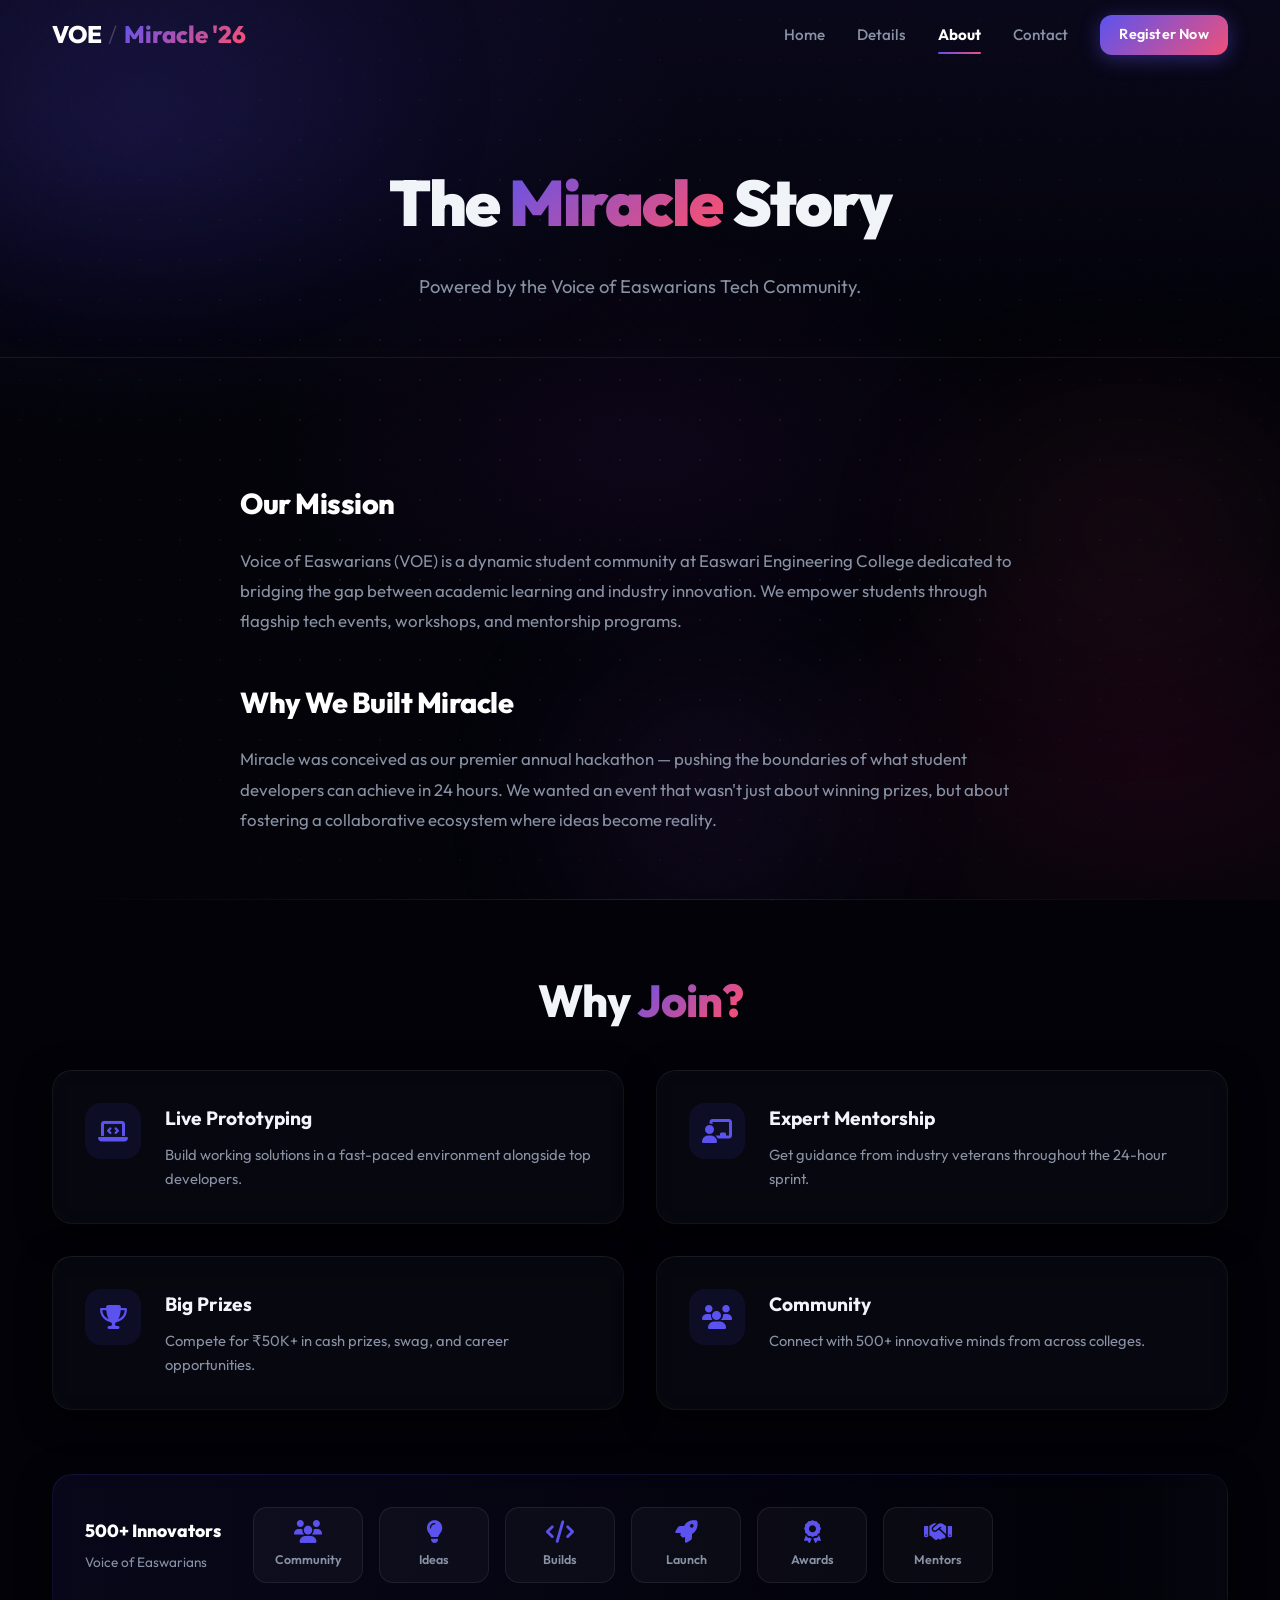
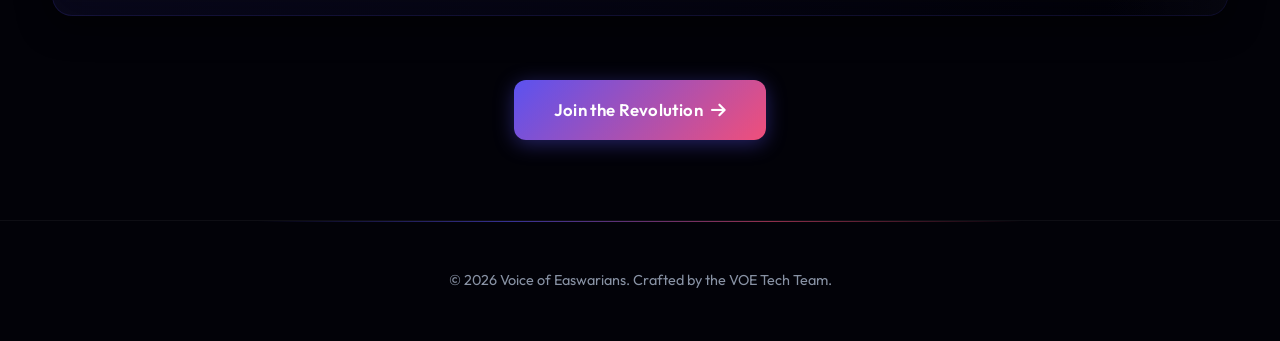
==== commit 5ba54469: "Modified the Visual Effects" ====
--- a/pages/about.html
+++ b/pages/about.html
@@ -26,6 +26,7 @@
         <div class="aurora-blob aurora-blob-3"></div>
     </div>
     <div class="global-grid"></div>
+    <canvas id="heroCanvas" style="position: fixed; inset: 0; width: 100%; height: 100%; pointer-events: none; z-index: -1;"></canvas>
     <div class="global-noise"></div>
 
     <nav class="navbar" id="navbar">
--- a/assets/css/components.css
+++ b/assets/css/components.css
@@ -11,6 +11,12 @@
     background-clip: text;
     display: inline-block;
     animation: textShine 6s linear infinite;
+}
+.text-gradient * {
+    background: inherit;
+    -webkit-background-clip: text;
+    -webkit-text-fill-color: transparent;
+    background-clip: text;
 }
 
 /* ---- Glass Panel ---- */
